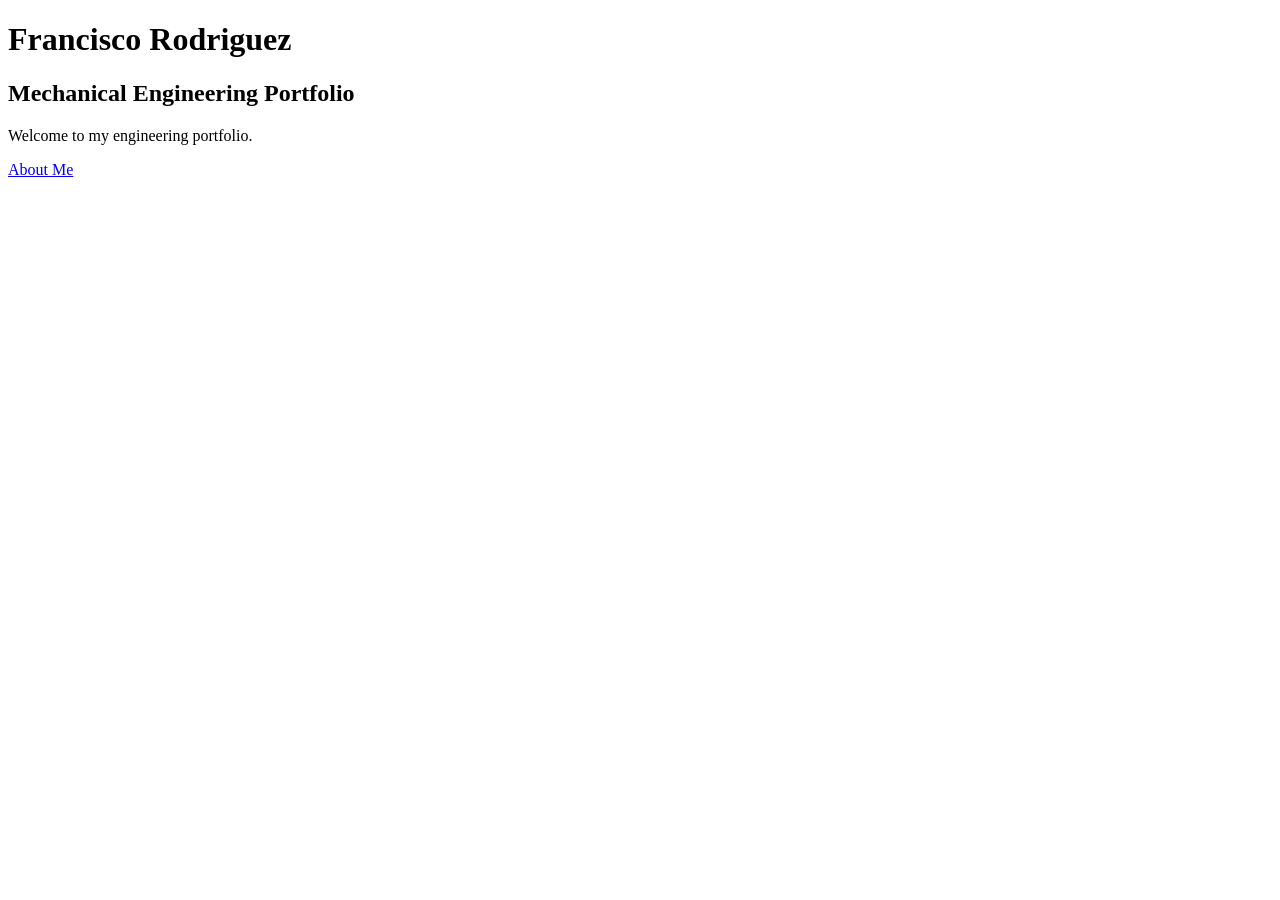
==== index.html @ d0ff6d4d "Add initial HTML structure for portfolio" ====
<!DOCTYPE html>
<html>
<head>
    <meta charset="UTF-8">
    <meta name="viewport" content="width=device-width, initial-scale=1.0">
    <title>Francisco Rodriguez | Engineering Portfolio</title>
</head>

<body>

    <h1>Francisco Rodriguez</h1>
    <h2>Mechanical Engineering Portfolio</h2>

    <p>Welcome to my engineering portfolio.</p>

    <a href="home_about-me.html">About Me</a>

</body>
</html>
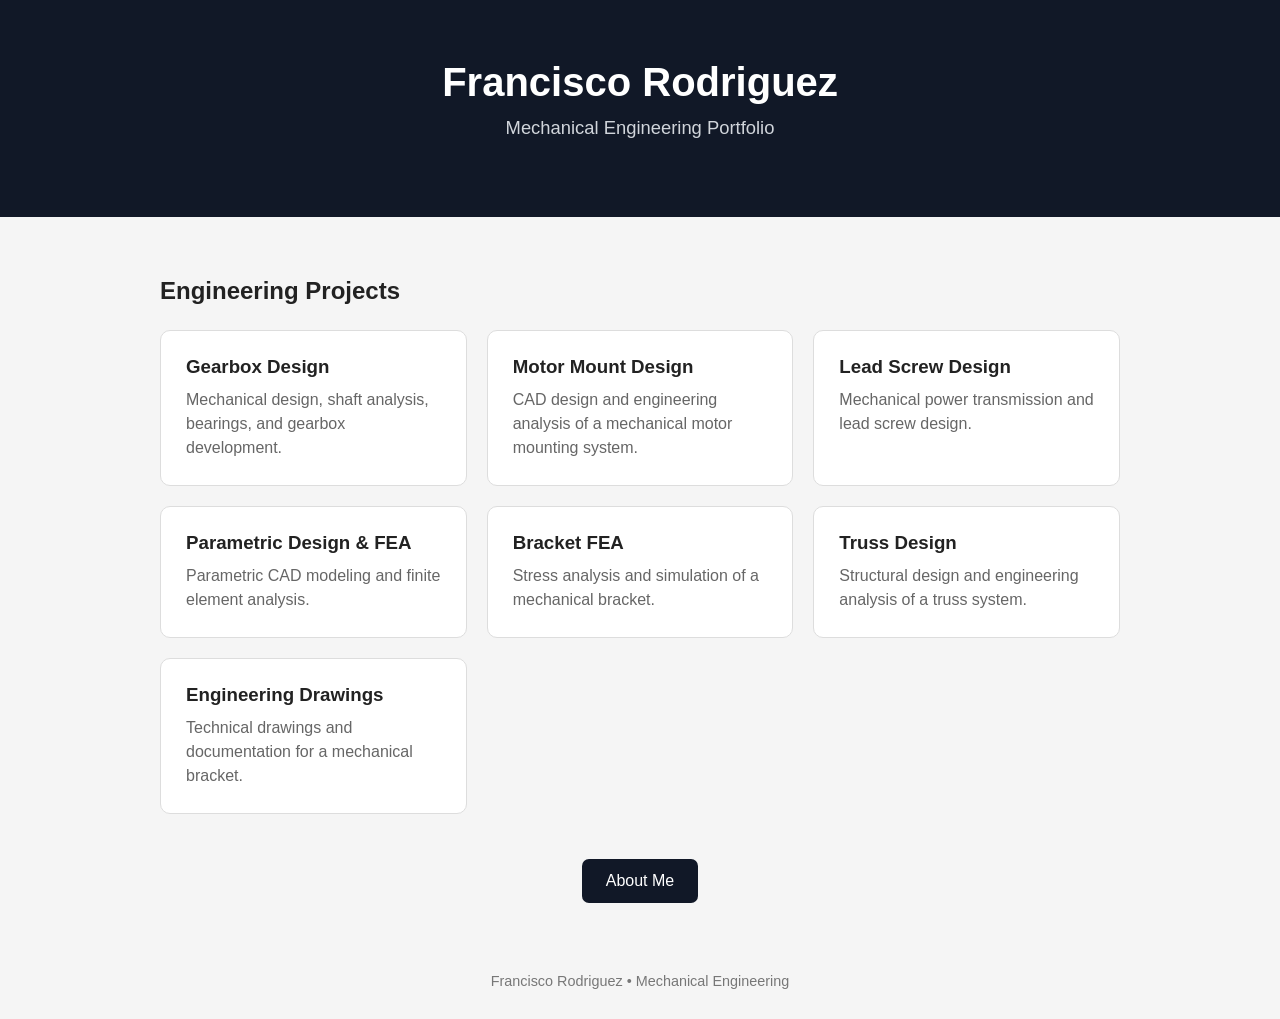
==== commit e81d59fe: "update portfolio landing page" ====
--- a/index.html
+++ b/index.html
@@ -1,19 +1,180 @@
 <!DOCTYPE html>
-<html>
+<html lang="en">
 <head>
-    <meta charset="UTF-8">
-    <meta name="viewport" content="width=device-width, initial-scale=1.0">
-    <title>Francisco Rodriguez | Engineering Portfolio</title>
+  <meta charset="UTF-8">
+  <meta name="viewport" content="width=device-width, initial-scale=1.0">
+
+  <title>Francisco Rodriguez | Engineering Portfolio</title>
+
+  <style>
+    * {
+      box-sizing: border-box;
+    }
+
+    body {
+      margin: 0;
+      font-family: Arial, Helvetica, sans-serif;
+      background: #f5f5f5;
+      color: #222;
+    }
+
+    header {
+      background: #111827;
+      color: white;
+      padding: 60px 20px;
+      text-align: center;
+    }
+
+    header h1 {
+      margin: 0;
+      font-size: 2.5rem;
+    }
+
+    header p {
+      margin-top: 12px;
+      font-size: 1.15rem;
+      color: #d1d5db;
+    }
+
+    main {
+      max-width: 1000px;
+      margin: auto;
+      padding: 40px 20px;
+    }
+
+    h2 {
+      margin-bottom: 25px;
+    }
+
+    .projects {
+      display: grid;
+      grid-template-columns: repeat(auto-fit, minmax(250px, 1fr));
+      gap: 20px;
+    }
+
+    .project {
+      display: block;
+      background: white;
+      padding: 25px;
+      border-radius: 10px;
+      text-decoration: none;
+      color: #222;
+      border: 1px solid #ddd;
+      transition: 0.2s;
+    }
+
+    .project:hover {
+      transform: translateY(-3px);
+      border-color: #555;
+    }
+
+    .project h3 {
+      margin-top: 0;
+      margin-bottom: 10px;
+    }
+
+    .project p {
+      margin: 0;
+      color: #666;
+      line-height: 1.5;
+    }
+
+    .about {
+      margin-top: 45px;
+      text-align: center;
+    }
+
+    .about a {
+      display: inline-block;
+      padding: 13px 24px;
+      background: #111827;
+      color: white;
+      text-decoration: none;
+      border-radius: 7px;
+    }
+
+    footer {
+      text-align: center;
+      padding: 30px 20px;
+      color: #777;
+      font-size: 0.9rem;
+    }
+
+    @media (max-width: 600px) {
+      header {
+        padding: 40px 20px;
+      }
+
+      header h1 {
+        font-size: 2rem;
+      }
+
+      main {
+        padding: 30px 16px;
+      }
+    }
+  </style>
 </head>
 
 <body>
 
-    <h1>Francisco Rodriguez</h1>
-    <h2>Mechanical Engineering Portfolio</h2>
+<header>
+  <h1>Francisco Rodriguez</h1>
+  <p>Mechanical Engineering Portfolio</p>
+</header>
 
-    <p>Welcome to my engineering portfolio.</p>
+<main>
 
+  <h2>Engineering Projects</h2>
+
+  <div class="projects">
+
+    <a class="project" href="home_a8-gear-box-design.html">
+      <h3>Gearbox Design</h3>
+      <p>Mechanical design, shaft analysis, bearings, and gearbox development.</p>
+    </a>
+
+    <a class="project" href="home_a4-motor-mount.html">
+      <h3>Motor Mount Design</h3>
+      <p>CAD design and engineering analysis of a mechanical motor mounting system.</p>
+    </a>
+
+    <a class="project" href="home_a-9-lead-screw-design.html">
+      <h3>Lead Screw Design</h3>
+      <p>Mechanical power transmission and lead screw design.</p>
+    </a>
+
+    <a class="project" href="home_a3-parametric-and-fea.html">
+      <h3>Parametric Design & FEA</h3>
+      <p>Parametric CAD modeling and finite element analysis.</p>
+    </a>
+
+    <a class="project" href="home_a7-fea-on-bracket.html">
+      <h3>Bracket FEA</h3>
+      <p>Stress analysis and simulation of a mechanical bracket.</p>
+    </a>
+
+    <a class="project" href="home_a2-truss-design.html">
+      <h3>Truss Design</h3>
+      <p>Structural design and engineering analysis of a truss system.</p>
+    </a>
+
+    <a class="project" href="home_a6-bracket-drawing-part-1.html">
+      <h3>Engineering Drawings</h3>
+      <p>Technical drawings and documentation for a mechanical bracket.</p>
+    </a>
+
+  </div>
+
+  <div class="about">
     <a href="home_about-me.html">About Me</a>
+  </div>
+
+</main>
+
+<footer>
+  Francisco Rodriguez • Mechanical Engineering
+</footer>
 
 </body>
 </html>
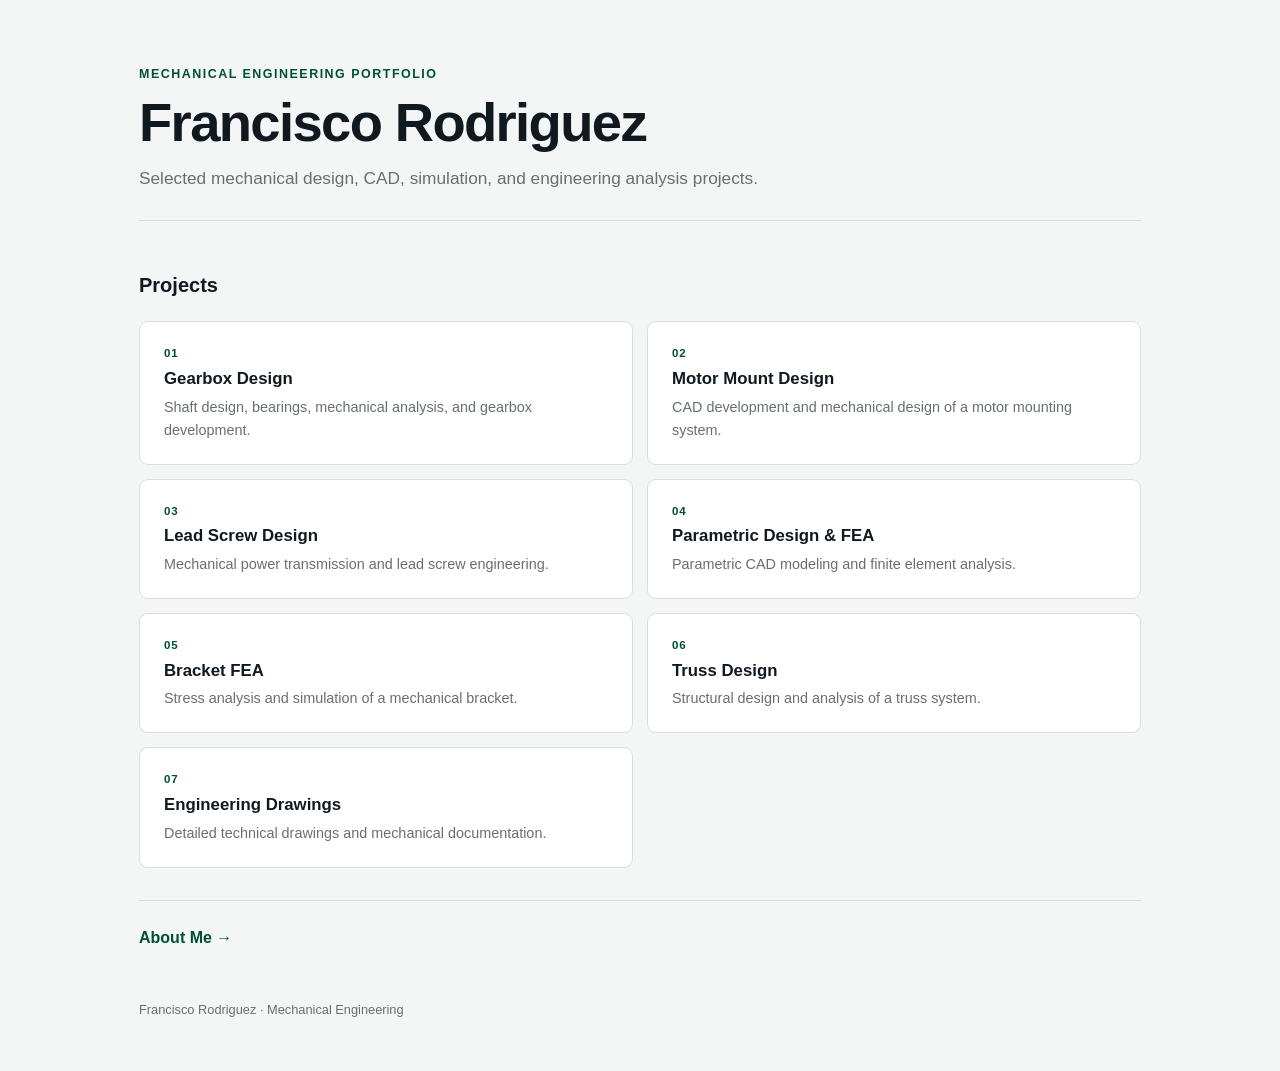
==== commit e63ebfd8: "Refactor styles and update HTML structure Refactor CSS variables and improve styling for various ele" ====
--- a/index.html
+++ b/index.html
@@ -11,106 +11,159 @@
       box-sizing: border-box;
     }
 
+    :root {
+      --green: #005035;
+      --black: #101820;
+      --background: #f4f6f5;
+      --border: #d9dfdc;
+      --muted: #68706c;
+    }
+
     body {
       margin: 0;
-      font-family: Arial, Helvetica, sans-serif;
-      background: #f5f5f5;
-      color: #222;
-    }
-
-    header {
-      background: #111827;
-      color: white;
-      padding: 60px 20px;
-      text-align: center;
-    }
-
-    header h1 {
+      background: var(--background);
+      color: var(--black);
+      font-family: -apple-system, BlinkMacSystemFont, "Segoe UI", Arial, sans-serif;
+      line-height: 1.6;
+    }
+
+    .page {
+      max-width: 1050px;
+      margin: 0 auto;
+      padding: 65px 24px 50px;
+    }
+
+    /* ---------- Intro ---------- */
+
+    .intro {
+      margin-bottom: 48px;
+      padding-bottom: 28px;
+      border-bottom: 1px solid var(--border);
+    }
+
+    .eyebrow {
+      margin-bottom: 8px;
+      color: var(--green);
+      font-size: 0.78rem;
+      font-weight: 700;
+      letter-spacing: 0.12em;
+      text-transform: uppercase;
+    }
+
+    h1 {
       margin: 0;
-      font-size: 2.5rem;
-    }
-
-    header p {
-      margin-top: 12px;
-      font-size: 1.15rem;
-      color: #d1d5db;
-    }
-
-    main {
-      max-width: 1000px;
-      margin: auto;
-      padding: 40px 20px;
-    }
-
-    h2 {
-      margin-bottom: 25px;
+      font-size: clamp(2.2rem, 5vw, 3.4rem);
+      line-height: 1.1;
+      letter-spacing: -0.03em;
+    }
+
+    .subtitle {
+      margin: 12px 0 0;
+      color: var(--muted);
+      font-size: 1.08rem;
+    }
+
+    /* ---------- Projects ---------- */
+
+    .section-heading {
+      margin-bottom: 20px;
+      font-size: 1.25rem;
     }
 
     .projects {
       display: grid;
-      grid-template-columns: repeat(auto-fit, minmax(250px, 1fr));
-      gap: 20px;
+      grid-template-columns: repeat(2, minmax(0, 1fr));
+      gap: 14px;
     }
 
     .project {
       display: block;
+      min-width: 0;
+      padding: 22px 24px;
       background: white;
-      padding: 25px;
-      border-radius: 10px;
+      border: 1px solid var(--border);
+      border-radius: 9px;
+      color: inherit;
       text-decoration: none;
-      color: #222;
-      border: 1px solid #ddd;
-      transition: 0.2s;
+      transition:
+        border-color 0.15s ease,
+        transform 0.15s ease;
     }
 
     .project:hover {
-      transform: translateY(-3px);
-      border-color: #555;
-    }
-
-    .project h3 {
-      margin-top: 0;
-      margin-bottom: 10px;
+      border-color: var(--green);
+      transform: translateY(-2px);
+    }
+
+    .project-number {
+      margin-bottom: 5px;
+      color: var(--green);
+      font-size: 0.72rem;
+      font-weight: 700;
+      letter-spacing: 0.08em;
+      text-transform: uppercase;
+    }
+
+    .project h2 {
+      margin: 0 0 6px;
+      font-size: 1.05rem;
+      line-height: 1.3;
     }
 
     .project p {
       margin: 0;
-      color: #666;
-      line-height: 1.5;
-    }
-
-    .about {
-      margin-top: 45px;
-      text-align: center;
-    }
-
-    .about a {
-      display: inline-block;
-      padding: 13px 24px;
-      background: #111827;
-      color: white;
+      color: var(--muted);
+      font-size: 0.9rem;
+    }
+
+    /* ---------- Bottom links ---------- */
+
+    .bottom {
+      display: flex;
+      align-items: center;
+      gap: 18px;
+      margin-top: 32px;
+      padding-top: 24px;
+      border-top: 1px solid var(--border);
+    }
+
+    .bottom a {
+      color: var(--green);
+      font-weight: 600;
       text-decoration: none;
-      border-radius: 7px;
+    }
+
+    .bottom a:hover {
+      text-decoration: underline;
     }
 
     footer {
-      text-align: center;
-      padding: 30px 20px;
-      color: #777;
-      font-size: 0.9rem;
-    }
-
-    @media (max-width: 600px) {
-      header {
-        padding: 40px 20px;
-      }
-
-      header h1 {
-        font-size: 2rem;
-      }
-
-      main {
-        padding: 30px 16px;
+      margin-top: 50px;
+      color: var(--muted);
+      font-size: 0.8rem;
+    }
+
+    /* ---------- Phone ---------- */
+
+    @media (max-width: 650px) {
+      .page {
+        padding: 42px 17px 35px;
+      }
+
+      .intro {
+        margin-bottom: 32px;
+      }
+
+      .projects {
+        grid-template-columns: 1fr;
+      }
+
+      .project {
+        padding: 19px 20px;
+      }
+
+      .bottom {
+        flex-wrap: wrap;
       }
     }
   </style>
@@ -118,63 +171,79 @@
 
 <body>
 
-<header>
-  <h1>Francisco Rodriguez</h1>
-  <p>Mechanical Engineering Portfolio</p>
-</header>
-
-<main>
-
-  <h2>Engineering Projects</h2>
-
-  <div class="projects">
-
-    <a class="project" href="home_a8-gear-box-design.html">
-      <h3>Gearbox Design</h3>
-      <p>Mechanical design, shaft analysis, bearings, and gearbox development.</p>
-    </a>
-
-    <a class="project" href="home_a4-motor-mount.html">
-      <h3>Motor Mount Design</h3>
-      <p>CAD design and engineering analysis of a mechanical motor mounting system.</p>
-    </a>
-
-    <a class="project" href="home_a-9-lead-screw-design.html">
-      <h3>Lead Screw Design</h3>
-      <p>Mechanical power transmission and lead screw design.</p>
-    </a>
-
-    <a class="project" href="home_a3-parametric-and-fea.html">
-      <h3>Parametric Design & FEA</h3>
-      <p>Parametric CAD modeling and finite element analysis.</p>
-    </a>
-
-    <a class="project" href="home_a7-fea-on-bracket.html">
-      <h3>Bracket FEA</h3>
-      <p>Stress analysis and simulation of a mechanical bracket.</p>
-    </a>
-
-    <a class="project" href="home_a2-truss-design.html">
-      <h3>Truss Design</h3>
-      <p>Structural design and engineering analysis of a truss system.</p>
-    </a>
-
-    <a class="project" href="home_a6-bracket-drawing-part-1.html">
-      <h3>Engineering Drawings</h3>
-      <p>Technical drawings and documentation for a mechanical bracket.</p>
-    </a>
-
-  </div>
-
-  <div class="about">
-    <a href="home_about-me.html">About Me</a>
-  </div>
-
-</main>
-
-<footer>
-  Francisco Rodriguez • Mechanical Engineering
-</footer>
+  <main class="page">
+
+    <section class="intro">
+      <div class="eyebrow">Mechanical Engineering Portfolio</div>
+
+      <h1>Francisco Rodriguez</h1>
+
+      <p class="subtitle">
+        Selected mechanical design, CAD, simulation, and engineering analysis projects.
+      </p>
+    </section>
+
+    <section>
+
+      <h2 class="section-heading">Projects</h2>
+
+      <div class="projects">
+
+        <a class="project" href="home_a8-gear-box-design.html">
+          <div class="project-number">01</div>
+          <h2>Gearbox Design</h2>
+          <p>Shaft design, bearings, mechanical analysis, and gearbox development.</p>
+        </a>
+
+        <a class="project" href="home_a4-motor-mount.html">
+          <div class="project-number">02</div>
+          <h2>Motor Mount Design</h2>
+          <p>CAD development and mechanical design of a motor mounting system.</p>
+        </a>
+
+        <a class="project" href="home_a-9-lead-screw-design.html">
+          <div class="project-number">03</div>
+          <h2>Lead Screw Design</h2>
+          <p>Mechanical power transmission and lead screw engineering.</p>
+        </a>
+
+        <a class="project" href="home_a3-parametric-and-fea.html">
+          <div class="project-number">04</div>
+          <h2>Parametric Design & FEA</h2>
+          <p>Parametric CAD modeling and finite element analysis.</p>
+        </a>
+
+        <a class="project" href="home_a7-fea-on-bracket.html">
+          <div class="project-number">05</div>
+          <h2>Bracket FEA</h2>
+          <p>Stress analysis and simulation of a mechanical bracket.</p>
+        </a>
+
+        <a class="project" href="home_a2-truss-design.html">
+          <div class="project-number">06</div>
+          <h2>Truss Design</h2>
+          <p>Structural design and analysis of a truss system.</p>
+        </a>
+
+        <a class="project" href="home_a6-bracket-drawing-part-1.html">
+          <div class="project-number">07</div>
+          <h2>Engineering Drawings</h2>
+          <p>Detailed technical drawings and mechanical documentation.</p>
+        </a>
+
+      </div>
+
+    </section>
+
+    <div class="bottom">
+      <a href="home_about-me.html">About Me →</a>
+    </div>
+
+    <footer>
+      Francisco Rodriguez · Mechanical Engineering
+    </footer>
+
+  </main>
 
 </body>
 </html>
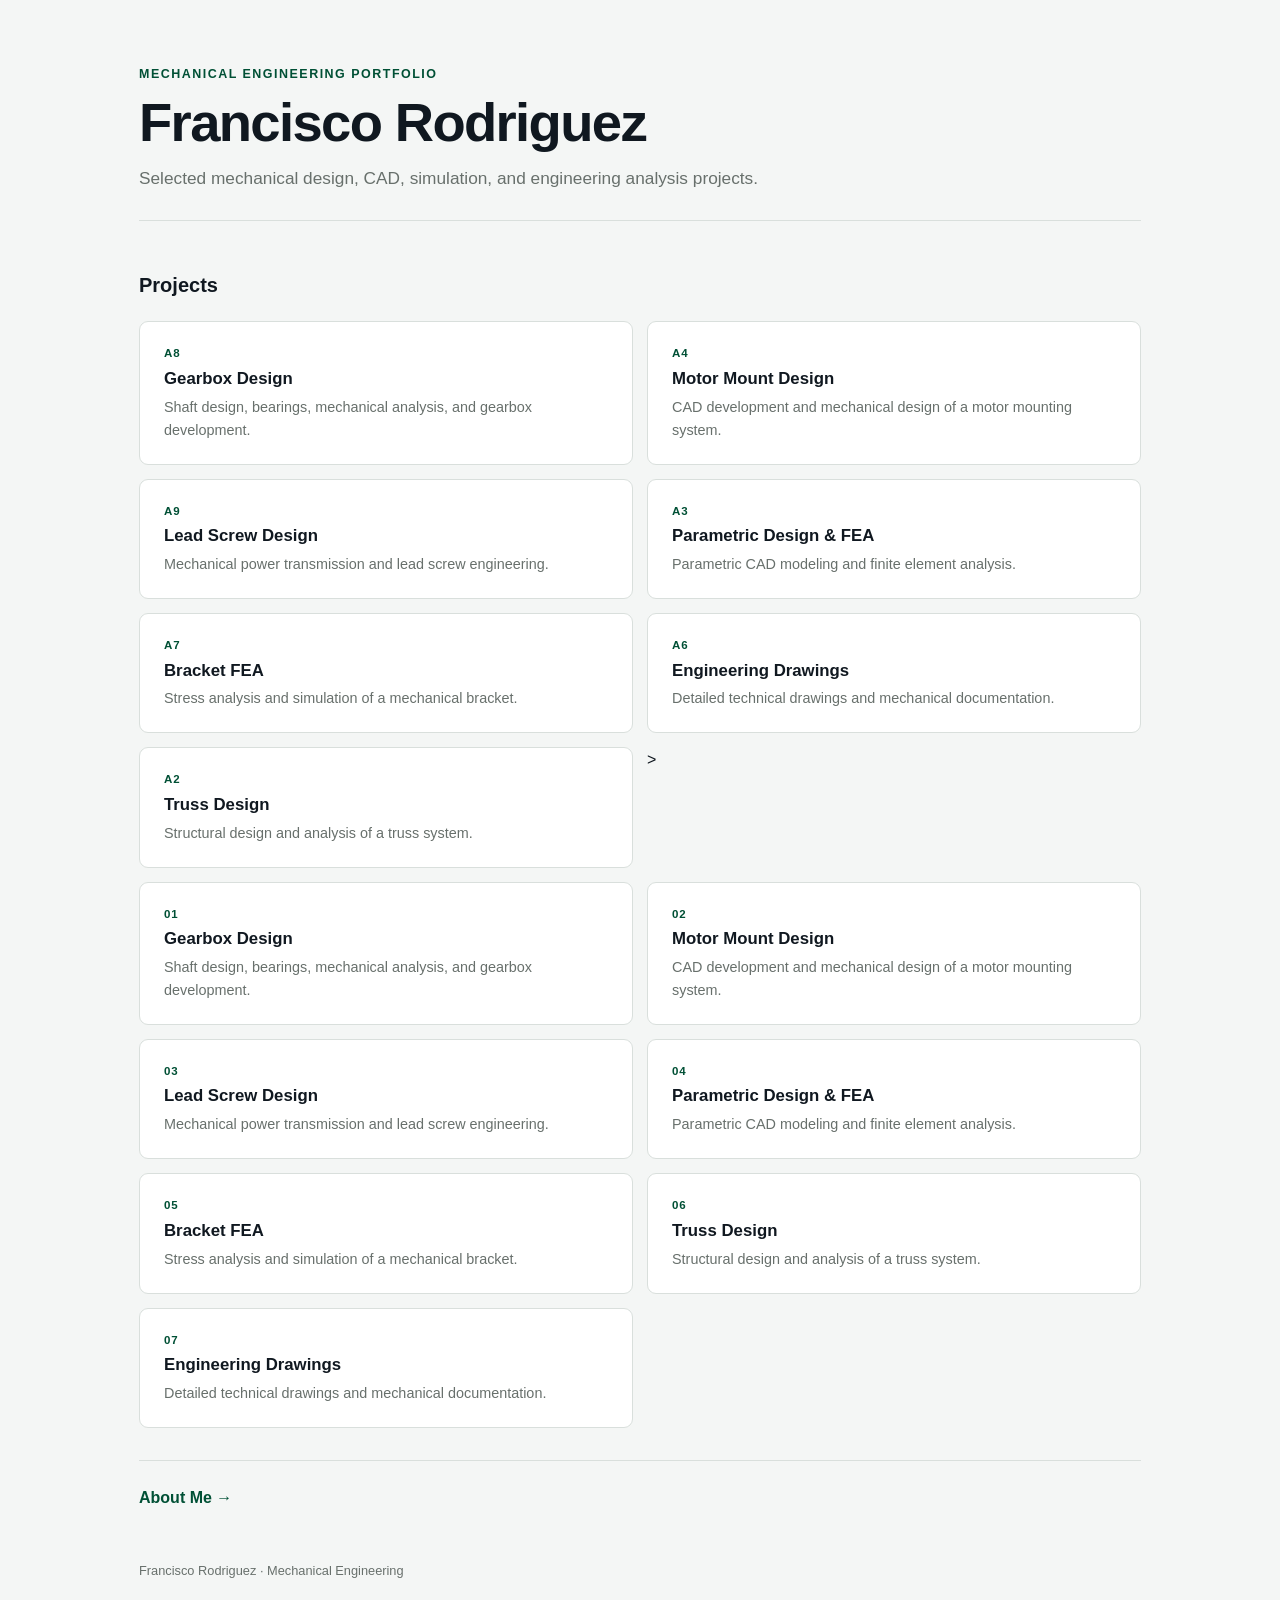
==== commit 67d97832: "Add multiple project links to index.html" ====
--- a/index.html
+++ b/index.html
@@ -187,7 +187,51 @@
 
       <h2 class="section-heading">Projects</h2>
 
-      <div class="projects">
+      <div<div class="projects">
+
+  <a class="project" href="home_a8-gear-box-design.html">
+    <div class="project-number">A8</div>
+    <h2>Gearbox Design</h2>
+    <p>Shaft design, bearings, mechanical analysis, and gearbox development.</p>
+  </a>
+
+  <a class="project" href="home_a4-motor-mount.html">
+    <div class="project-number">A4</div>
+    <h2>Motor Mount Design</h2>
+    <p>CAD development and mechanical design of a motor mounting system.</p>
+  </a>
+
+  <a class="project" href="home_a-9-lead-screw-design.html">
+    <div class="project-number">A9</div>
+    <h2>Lead Screw Design</h2>
+    <p>Mechanical power transmission and lead screw engineering.</p>
+  </a>
+
+  <a class="project" href="home_a3-parametric-and-fea.html">
+    <div class="project-number">A3</div>
+    <h2>Parametric Design & FEA</h2>
+    <p>Parametric CAD modeling and finite element analysis.</p>
+  </a>
+
+  <a class="project" href="home_a7-fea-on-bracket.html">
+    <div class="project-number">A7</div>
+    <h2>Bracket FEA</h2>
+    <p>Stress analysis and simulation of a mechanical bracket.</p>
+  </a>
+
+  <a class="project" href="home_a6-bracket-drawing-part-1.html">
+    <div class="project-number">A6</div>
+    <h2>Engineering Drawings</h2>
+    <p>Detailed technical drawings and mechanical documentation.</p>
+  </a>
+
+  <a class="project" href="home_a2-truss-design.html">
+    <div class="project-number">A2</div>
+    <h2>Truss Design</h2>
+    <p>Structural design and analysis of a truss system.</p>
+  </a>
+
+</div>>
 
         <a class="project" href="home_a8-gear-box-design.html">
           <div class="project-number">01</div>
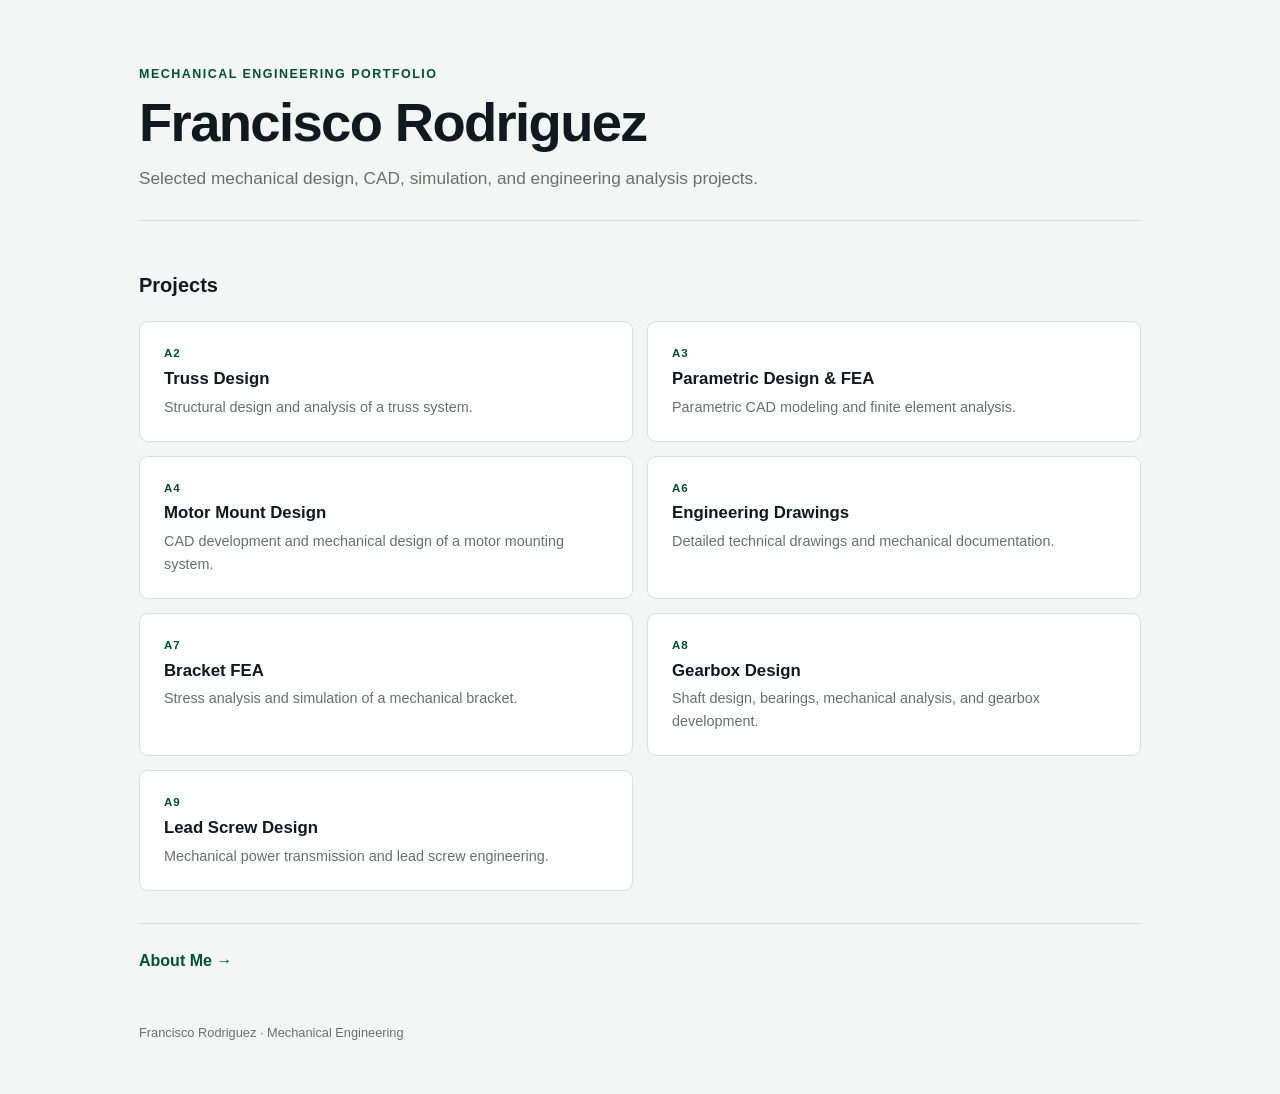
==== commit 3ffb6367: "Refactor projects section in index.html Removed and reorganized project entries in the projects sect" ====
--- a/index.html
+++ b/index.html
@@ -186,8 +186,37 @@
     <section>
 
       <h2 class="section-heading">Projects</h2>
-
-      <div<div class="projects">
+      <div class="projects">
+
+  <a class="project" href="home_a2-truss-design.html">
+    <div class="project-number">A2</div>
+    <h2>Truss Design</h2>
+    <p>Structural design and analysis of a truss system.</p>
+  </a>
+
+  <a class="project" href="home_a3-parametric-and-fea.html">
+    <div class="project-number">A3</div>
+    <h2>Parametric Design & FEA</h2>
+    <p>Parametric CAD modeling and finite element analysis.</p>
+  </a>
+
+  <a class="project" href="home_a4-motor-mount.html">
+    <div class="project-number">A4</div>
+    <h2>Motor Mount Design</h2>
+    <p>CAD development and mechanical design of a motor mounting system.</p>
+  </a>
+
+  <a class="project" href="home_a6-bracket-drawing-part-1.html">
+    <div class="project-number">A6</div>
+    <h2>Engineering Drawings</h2>
+    <p>Detailed technical drawings and mechanical documentation.</p>
+  </a>
+
+  <a class="project" href="home_a7-fea-on-bracket.html">
+    <div class="project-number">A7</div>
+    <h2>Bracket FEA</h2>
+    <p>Stress analysis and simulation of a mechanical bracket.</p>
+  </a>
 
   <a class="project" href="home_a8-gear-box-design.html">
     <div class="project-number">A8</div>
@@ -195,88 +224,13 @@
     <p>Shaft design, bearings, mechanical analysis, and gearbox development.</p>
   </a>
 
-  <a class="project" href="home_a4-motor-mount.html">
-    <div class="project-number">A4</div>
-    <h2>Motor Mount Design</h2>
-    <p>CAD development and mechanical design of a motor mounting system.</p>
-  </a>
-
   <a class="project" href="home_a-9-lead-screw-design.html">
     <div class="project-number">A9</div>
     <h2>Lead Screw Design</h2>
     <p>Mechanical power transmission and lead screw engineering.</p>
   </a>
 
-  <a class="project" href="home_a3-parametric-and-fea.html">
-    <div class="project-number">A3</div>
-    <h2>Parametric Design & FEA</h2>
-    <p>Parametric CAD modeling and finite element analysis.</p>
-  </a>
-
-  <a class="project" href="home_a7-fea-on-bracket.html">
-    <div class="project-number">A7</div>
-    <h2>Bracket FEA</h2>
-    <p>Stress analysis and simulation of a mechanical bracket.</p>
-  </a>
-
-  <a class="project" href="home_a6-bracket-drawing-part-1.html">
-    <div class="project-number">A6</div>
-    <h2>Engineering Drawings</h2>
-    <p>Detailed technical drawings and mechanical documentation.</p>
-  </a>
-
-  <a class="project" href="home_a2-truss-design.html">
-    <div class="project-number">A2</div>
-    <h2>Truss Design</h2>
-    <p>Structural design and analysis of a truss system.</p>
-  </a>
-
-</div>>
-
-        <a class="project" href="home_a8-gear-box-design.html">
-          <div class="project-number">01</div>
-          <h2>Gearbox Design</h2>
-          <p>Shaft design, bearings, mechanical analysis, and gearbox development.</p>
-        </a>
-
-        <a class="project" href="home_a4-motor-mount.html">
-          <div class="project-number">02</div>
-          <h2>Motor Mount Design</h2>
-          <p>CAD development and mechanical design of a motor mounting system.</p>
-        </a>
-
-        <a class="project" href="home_a-9-lead-screw-design.html">
-          <div class="project-number">03</div>
-          <h2>Lead Screw Design</h2>
-          <p>Mechanical power transmission and lead screw engineering.</p>
-        </a>
-
-        <a class="project" href="home_a3-parametric-and-fea.html">
-          <div class="project-number">04</div>
-          <h2>Parametric Design & FEA</h2>
-          <p>Parametric CAD modeling and finite element analysis.</p>
-        </a>
-
-        <a class="project" href="home_a7-fea-on-bracket.html">
-          <div class="project-number">05</div>
-          <h2>Bracket FEA</h2>
-          <p>Stress analysis and simulation of a mechanical bracket.</p>
-        </a>
-
-        <a class="project" href="home_a2-truss-design.html">
-          <div class="project-number">06</div>
-          <h2>Truss Design</h2>
-          <p>Structural design and analysis of a truss system.</p>
-        </a>
-
-        <a class="project" href="home_a6-bracket-drawing-part-1.html">
-          <div class="project-number">07</div>
-          <h2>Engineering Drawings</h2>
-          <p>Detailed technical drawings and mechanical documentation.</p>
-        </a>
-
-      </div>
-
+</div>
     </section>
 
     <div class="bottom">
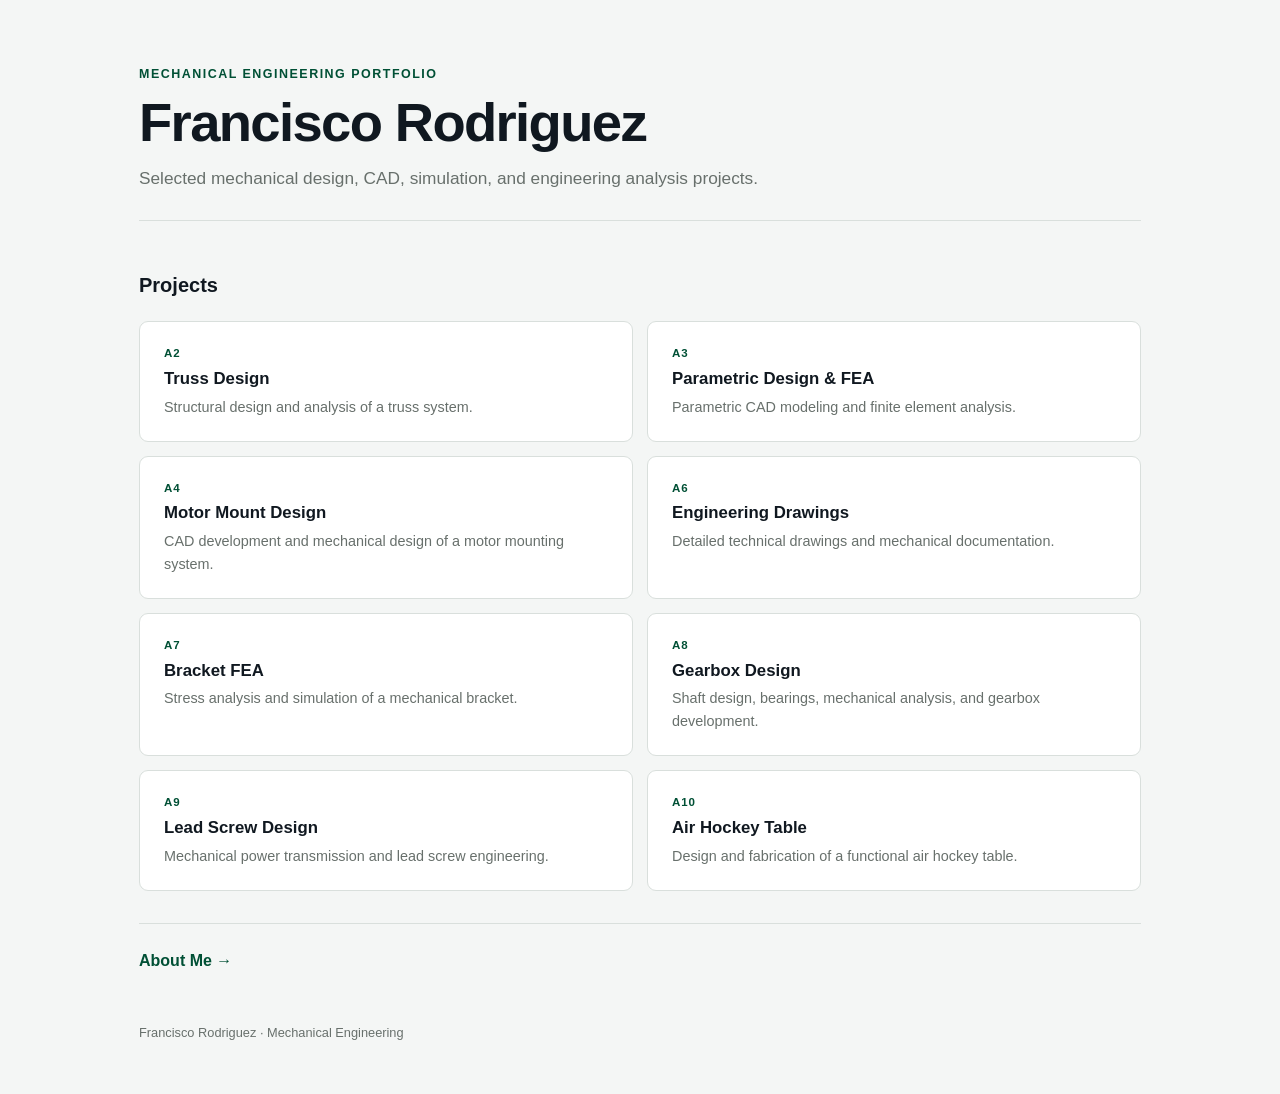
==== commit 1b499558: "Update index.html" ====
--- a/index.html
+++ b/index.html
@@ -229,7 +229,11 @@
     <h2>Lead Screw Design</h2>
     <p>Mechanical power transmission and lead screw engineering.</p>
   </a>
-
+<a class="project" href="home_a10-air-hockey-table.html">
+    <div class="project-number">A10</div>
+    <h2>Air Hockey Table</h2>
+    <p>Design and fabrication of a functional air hockey table.</p>
+</a>
 </div>
     </section>
 
